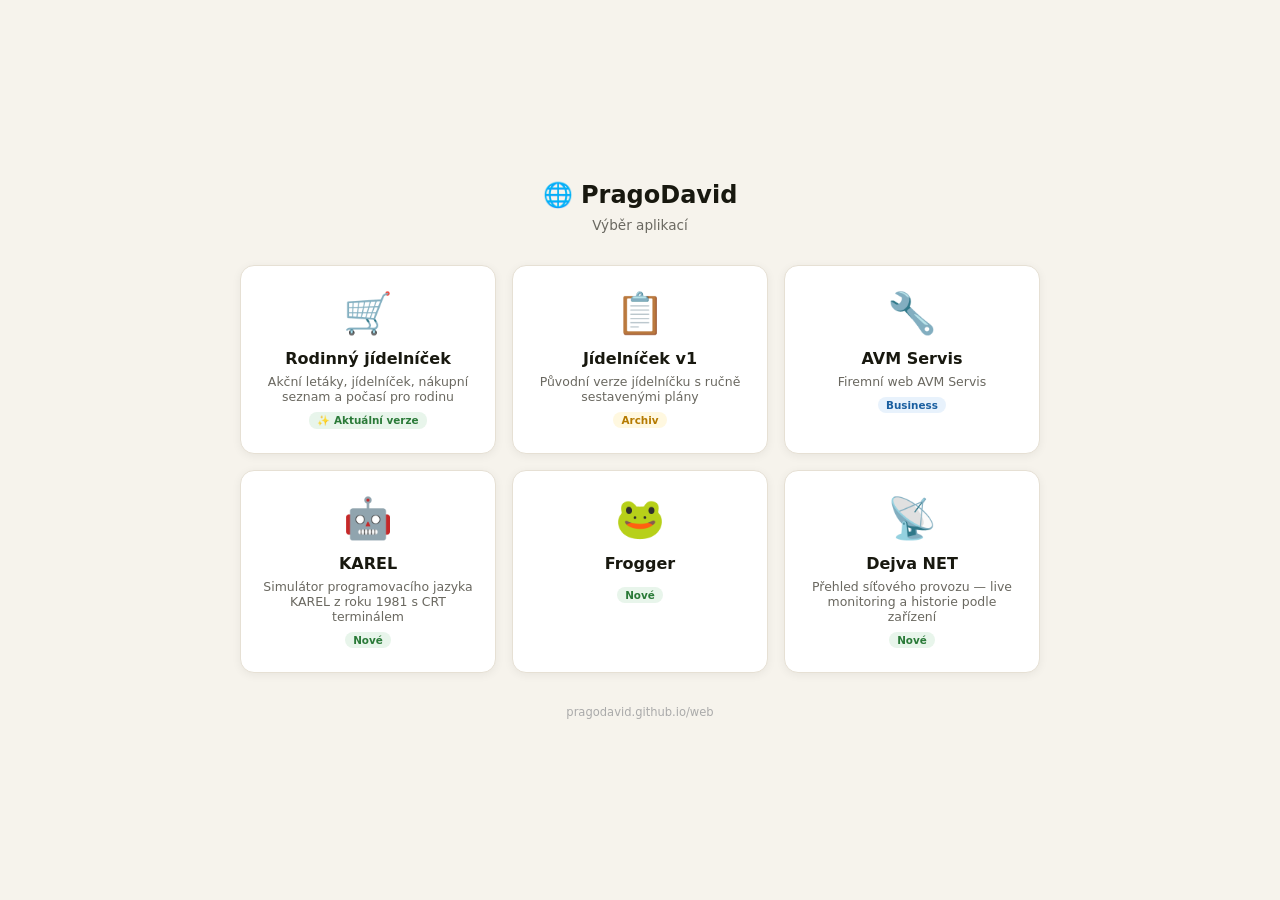
==== index.html @ a4646902 "Přidat NetFlow dashboard (Dejva NET) do rozcestníku Flask app pro monitoring domácí sítě (live provo" ====
<!DOCTYPE html>
<html lang="cs">
<head>
<meta charset="UTF-8">
<meta name="viewport" content="width=device-width, initial-scale=1.0">
<title>PragoDavid – weby</title>
<style>
*{box-sizing:border-box;margin:0;padding:0}
body{font-family:system-ui,-apple-system,sans-serif;background:#f6f3ec;color:#18180f;min-height:100vh;display:flex;flex-direction:column;align-items:center;justify-content:center;padding:2rem 1rem}
h1{font-size:1.5rem;font-weight:700;margin-bottom:.5rem;text-align:center}
p{font-size:.85rem;color:#6a6860;margin-bottom:2rem;text-align:center}
.grid{display:grid;grid-template-columns:repeat(auto-fit,minmax(220px,1fr));gap:1rem;width:100%;max-width:800px}
.card{background:#fff;border:1px solid #e6e0d4;border-radius:14px;padding:1.5rem 1.25rem;text-align:center;text-decoration:none;color:#18180f;transition:all .2s;box-shadow:0 2px 10px rgba(0,0,0,.06)}
.card:hover{transform:translateY(-3px);box-shadow:0 6px 20px rgba(0,0,0,.1)}
.card .icon{font-size:2.5rem;margin-bottom:.75rem}
.card h2{font-size:1rem;font-weight:600;margin-bottom:.35rem}
.card p{font-size:.78rem;color:#6a6860;margin:0}
.tag{display:inline-block;font-size:.65rem;font-weight:700;padding:2px 8px;border-radius:8px;margin-top:.5rem}
.tag-new{background:#e8f5eb;color:#2a7a38}
.tag-old{background:#fff8e0;color:#b57a00}
.tag-biz{background:#e8f2fc;color:#1a5fa0}
footer{margin-top:2rem;font-size:.72rem;color:#aaa}
</style>
</head>
<body>
<h1>🌐 PragoDavid</h1>
<p>Výběr aplikací</p>

<div class="grid">
  <a class="card" href="jidelnicekv2/">
    <div class="icon">🛒</div>
    <h2>Rodinný jídelníček</h2>
    <p>Akční letáky, jídelníček, nákupní seznam a počasí pro rodinu</p>
    <span class="tag tag-new">✨ Aktuální verze</span>
  </a>

  <a class="card" href="jidelnicekv1/">
    <div class="icon">📋</div>
    <h2>Jídelníček v1</h2>
    <p>Původní verze jídelníčku s ručně sestavenými plány</p>
    <span class="tag tag-old">Archiv</span>
  </a>

  <a class="card" href="avmservis/">
    <div class="icon">🔧</div>
    <h2>AVM Servis</h2>
    <p>Firemní web AVM Servis</p>
    <span class="tag tag-biz">Business</span>
  </a>
  <a class="card" href="KAREL/">
    <div class="icon">🤖</div>
    <h2>KAREL</h2>
    <p>Simulátor programovacího jazyka KAREL z roku 1981 s CRT terminálem</p>
    <span class="tag tag-new">Nové</span>
  </a>
  <a class="card" href="frogger/">
    <div class="icon">🐸</div>
    <h2>Frogger</h2>
    <span class="tag tag-new">Nové</span>
  </a>
  <a class="card" href="netflow/">
    <div class="icon">📡</div>
    <h2>Dejva NET</h2>
    <p>Přehled síťového provozu — live monitoring a historie podle zařízení</p>
    <span class="tag tag-new">Nové</span>
  </a>
</div>

<footer>pragodavid.github.io/web</footer>
</body>
</html>
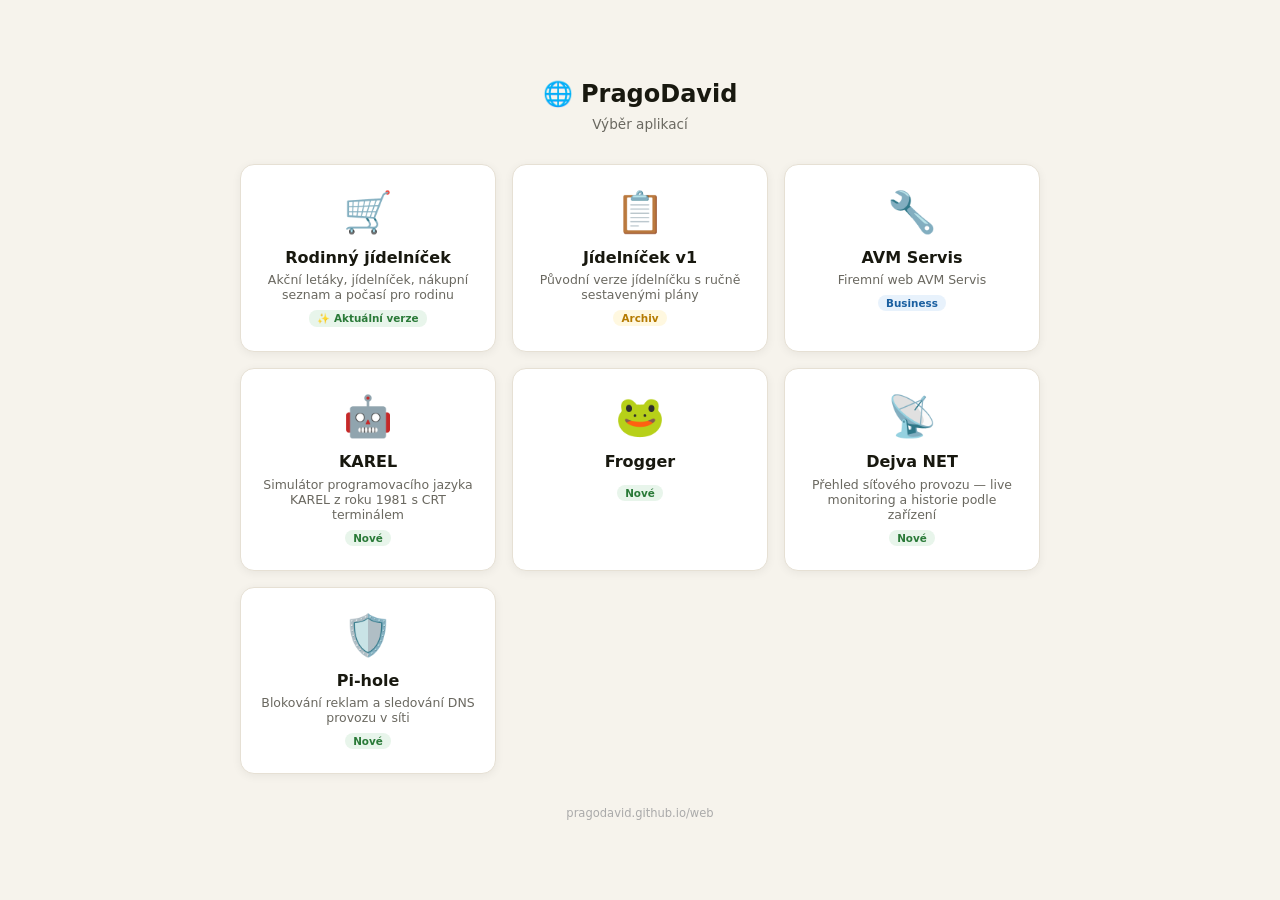
==== commit 69148f5e: "mesicni zaloha 2026-10" ====
--- a/index.html
+++ b/index.html
@@ -64,6 +64,12 @@
     <p>Přehled síťového provozu — live monitoring a historie podle zařízení</p>
     <span class="tag tag-new">Nové</span>
   </a>
+  <a class="card" href="/pihole/admin/">
+    <div class="icon">🛡️</div>
+    <h2>Pi-hole</h2>
+    <p>Blokování reklam a sledování DNS provozu v síti</p>
+    <span class="tag tag-new">Nové</span>
+  </a>
 </div>
 
 <footer>pragodavid.github.io/web</footer>
